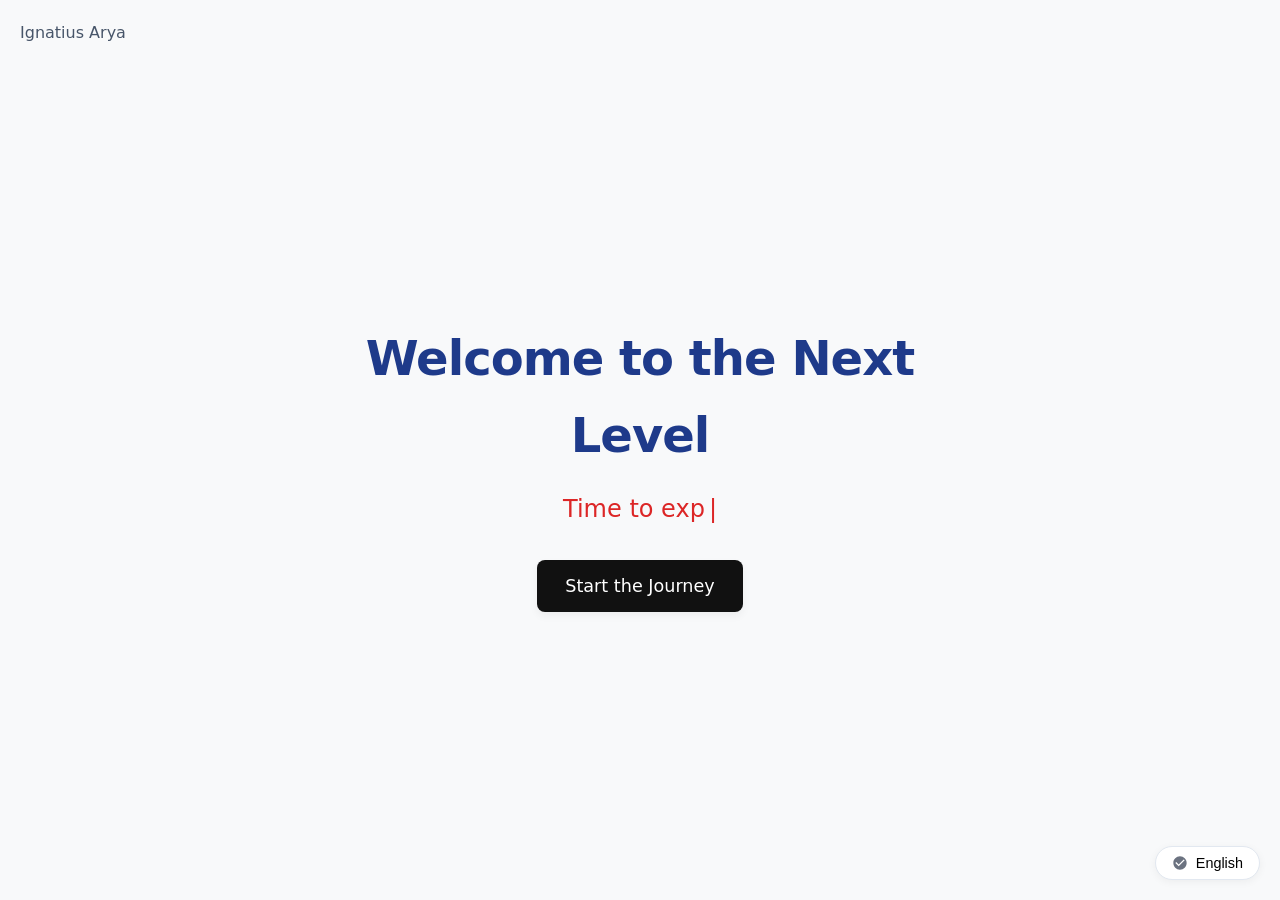
==== index.html @ 99424635 "First Commit" ====
<!DOCTYPE html>
<html lang="en">
<head>
  <meta charset="UTF-8" />
  <meta name="viewport" content="width=device-width, initial-scale=1.0"/>
  <title>Ignatius Arya</title>
  <style>
    body {
      font-family: system-ui, -apple-system, BlinkMacSystemFont, sans-serif;
      background-color: #f8f9fa;
      color: #1e293b;
      margin: 0;
      padding: 0;
      display: flex;
      justify-content: center;
      align-items: center;
      min-height: 100vh;
      text-align: center;
      line-height: 1.6;
    }
    .hero-container {
      max-width: 700px;
      padding: 3rem 2rem;
      width: 100%;
    }
    .logo {
      position: absolute;
      top: 20px;
      left: 20px;
      font-size: 1rem;
      font-weight: 500;
      color: #475569;
    }
    h1 {
      font-size: 3rem;
      font-weight: 700;
      margin-bottom: 0.5rem;
      color: #1e3a8a;
      letter-spacing: -0.02em;
    }
    .typewriter {
      font-size: 1.5rem;
      color: #dc2626;
      margin: 1rem 0 2rem;
      font-weight: 500;
      min-height: 1.5em;
    }
    .typewriter::after {
      content: '|';
      animation: blink 1s infinite;
      color: #dc2626;
      margin-left: 4px;
    }
    @keyframes blink {
      0%, 100% { opacity: 1; }
      50% { opacity: 0; }
    }
    .btn-tour {
      background: #111;
      color: white;
      border: none;
      padding: 0.75rem 1.75rem;
      border-radius: 8px;
      font-weight: 500;
      cursor: pointer;
      transition: all 0.3s ease;
      font-size: 1.1rem;
      box-shadow: 0 4px 8px rgba(0,0,0,0.05);
      text-decoration: none;
      display: inline-block;
    }
    .btn-tour:hover {
      background: #000;
      transform: translateY(-3px);
      box-shadow: 0 6px 16px rgba(0,0,0,0.1);
    }

    /* Language Button */
    .lang-btn {
      position: absolute;
      bottom: 20px;
      right: 20px;
      background: white;
      border: 1px solid #e2e8f0;
      border-radius: 20px;
      padding: 0.5rem 1rem;
      display: flex;
      align-items: center;
      gap: 0.5rem;
      cursor: pointer;
      font-size: 0.9rem;
      box-shadow: 0 2px 8px rgba(0,0,0,0.05);
      z-index: 10;
    }

    /* Dropdown Menu */
    .lang-dropdown {
      position: absolute;
      bottom: 50px;
      right: 20px;
      background: white;
      border: 1px solid #e2e8f0;
      border-radius: 12px;
      box-shadow: 0 8px 24px rgba(0,0,0,0.08);
      padding: 0.5rem 0;
      min-width: 160px;
      opacity: 0;
      visibility: hidden;
      transform: translateY(10px);
      transition: all 0.3s cubic-bezier(0.175, 0.885, 0.32, 1.275);
      z-index: 100;
    }
    .lang-dropdown.active {
      opacity: 1;
      visibility: visible;
      transform: translateY(0);
    }
    .lang-item {
      padding: 0.5rem 1rem;
      cursor: pointer;
      font-size: 0.9rem;
      transition: background 0.2s;
    }
    .lang-item:hover,
    .lang-item:focus {
      background: #f1f5f9;
      outline: none;
    }

    .globe-icon {
      width: 16px;
      height: 16px;
      background: #6b7280;
      mask: url("data:image/svg+xml,%3Csvg xmlns='http://www.w3.org/2000/svg' viewBox='0 0 24 24'%3E%3Cpath d='M12 2C6.48 2 2 6.48 2 12s4.48 10 10 10 10-4.48 10-10S17.52 2 12 2zm-2 15l-5-5 1.41-1.41L10 14.17l7.59-7.59L19 8l-9 9z'/%3E%3C/svg%3E") no-repeat center;
      -webkit-mask: url("data:image/svg+xml,%3Csvg xmlns='http://www.w3.org/2000/svg' viewBox='0 0 24 24'%3E%3Cpath d='M12 2C6.48 2 2 6.48 2 12s4.48 10 10 10 10-4.48 10-10S17.52 2 12 2zm-2 15l-5-5 1.41-1.41L10 14.17l7.59-7.59L19 8l-9 9z'/%3E%3C/svg%3E") no-repeat center;
    }

    /* ROCKET */
    .rocket-container {
      position: fixed;
      bottom: 20px;
      left: 50%;
      transform: translateX(-50%);
      z-index: 9999;
      pointer-events: none;
      opacity: 0;
      transition: opacity 0.3s ease;
    }
    .rocket {
      width: 60px;
      height: 80px;
      background: url("data:image/svg+xml,%3Csvg xmlns='http://www.w3.org/2000/svg' viewBox='0 0 60 80'%3E%3Cpath d='M30,10 L50,30 L40,30 L40,60 L20,60 L20,30 L10,30 Z' fill='%23e5312a'/%3E%3Ccircle cx='30' cy='25' r='5' fill='%23ffffff'/%3E%3Cpath d='M25,60 L35,60 L30,70 Z' fill='%23ff6b6b'/%3E%3C/svg%3E") no-repeat center;
      background-size: contain;
      animation: flyUp 2s ease-out forwards;
    }
    @keyframes flyUp {
      0% { transform: translateY(0) scale(1); opacity: 1; }
      100% { transform: translateY(-100vh) scale(0.8); opacity: 0; }
    }

    /* RESPONSIVE */
    @media (max-width: 768px) {
      .hero-container { padding: 2rem 1.5rem; max-width: 100%; }
      h1 { font-size: 2.5rem; }
      .typewriter { font-size: 1.25rem; }
      .btn-tour { padding: 0.75rem 1.5rem; font-size: 1rem; }
      .lang-btn { bottom: 15px; right: 15px; padding: 0.4rem 0.8rem; font-size: 0.85rem; }
      .lang-dropdown { bottom: 45px; right: 15px; min-width: 140px; }
    }
    @media (max-width: 480px) {
      .hero-container { padding: 1.5rem 1rem; }
      h1 { font-size: 2rem; }
      .typewriter { font-size: 1.1rem; margin: 0.75rem 0 1.5rem; }
      .btn-tour { padding: 0.75rem 1.25rem; font-size: 0.95rem; }
      .logo { font-size: 0.9rem; top: 15px; left: 15px; }
      .lang-btn { bottom: 15px; right: 15px; }
      .lang-dropdown { bottom: 45px; right: 15px; min-width: 130px; }
    }
  </style>
</head>
<body>

  <div class="logo">Ignatius Arya</div>

  <div class="hero-container">
    <h1>Welcome to the Next Level</h1>
    <div class="typewriter" id="typewriter"></div>
    <!-- TOMBOL PAKAI HREF, TAPI JALANKAN ANIMASI DULU -->
    <a href="profile.html" id="journey-link" class="btn-tour">Start the Journey</a>
  </div>

  <!-- Language Button -->
  <button class="lang-btn" id="lang-btn" aria-haspopup="true" aria-expanded="false">
    <span class="globe-icon"></span>
    <span id="current-lang">English</span>
  </button>

  <div class="lang-dropdown" id="lang-menu" role="menu" aria-hidden="true">
    <div class="lang-item" data-action="lang" data-value="id" role="menuitem" tabindex="0">Bahasa Indonesia</div>
    <div class="lang-item" data-action="lang" data-value="en" role="menuitem" tabindex="0">English</div>
    <div class="lang-item" data-action="talkback" role="menuitem" tabindex="0">Talkback</div>
  </div>

  <!-- ROCKET -->
  <div class="rocket-container" id="rocket-container">
    <div class="rocket"></div>
  </div>

  <!-- Hidden screen reader alert -->
  <div id="screen-reader-alert" aria-live="polite" style="position: absolute; clip-path: inset(50%); clip: rect(1px, 1px, 1px, 1px); white-space: nowrap; width: 1px; height: 1px; overflow: hidden;">
    Welcome to Ignatius Arya's portfolio.
  </div>

  <script>
    // === TYPOWRITER ===
    let typewriterTimeouts = [];
    function clearTypewriter() {
      typewriterTimeouts.forEach(id => clearTimeout(id));
      typewriterTimeouts = [];
    }
    function startTypewriter(el, text, speed = 100) {
      clearTypewriter();
      let i = 0;
      el.textContent = '';
      function type() {
        if (i < text.length) {
          el.textContent += text.charAt(i);
          i++;
          typewriterTimeouts.push(setTimeout(type, speed));
        }
      }
      type();
    }

    // === LANGUAGE ===
    function saveLang(lang) { localStorage.setItem('lang', lang); }
    function getLang() { return localStorage.getItem('lang') || 'en'; }
    function applyLang(lang) {
      const current = document.getElementById('current-lang');
      const typewriter = document.getElementById('typewriter');
      const btn = document.querySelector('.btn-tour');
      if (lang === 'id') {
        current.textContent = 'Bahasa Indonesia';
        startTypewriter(typewriter, 'Waktunya menjelajahi ciptaan!', 120);
        btn.textContent = 'Mulai Perjalanan';
      } else {
        current.textContent = 'English';
        startTypewriter(typewriter, 'Time to explore the creation!', 100);
        btn.textContent = 'Start the Journey';
      }
    }

    window.addEventListener('DOMContentLoaded', () => {
      applyLang(getLang());
    });

    // === LANGUAGE DROPDOWN ===
    const langBtn = document.getElementById('lang-btn');
    const langMenu = document.getElementById('lang-menu');
    langBtn.addEventListener('click', () => {
      const expanded = langBtn.getAttribute('aria-expanded') === 'true';
      langBtn.setAttribute('aria-expanded', !expanded);
      langMenu.classList.toggle('active');
    });
    document.addEventListener('click', (e) => {
      if (!langBtn.contains(e.target) && !langMenu.contains(e.target)) {
        langBtn.setAttribute('aria-expanded', 'false');
        langMenu.classList.remove('active');
      }
    });
    document.querySelectorAll('.lang-item').forEach(item => {
      item.addEventListener('click', () => {
        if (item.dataset.action === 'lang') {
          applyLang(item.dataset.value);
          saveLang(item.dataset.value);
        } else if (item.dataset.action === 'talkback') {
          document.getElementById('screen-reader-alert').textContent = 'Talkback activated.';
          setTimeout(() => document.getElementById('screen-reader-alert').textContent = '', 3000);
        }
        langBtn.setAttribute('aria-expanded', 'false');
        langMenu.classList.remove('active');
      });
      item.addEventListener('keydown', e => {
        if (e.key === 'Enter' || e.key === ' ') item.click();
        if (e.key === 'Escape') {
          langBtn.setAttribute('aria-expanded', 'false');
          langMenu.classList.remove('active');
          langBtn.focus();
        }
      });
    });

    // === ROCKET + REDIRECT ===
    document.getElementById('journey-link').addEventListener('click', function(e) {
      e.preventDefault(); // hentikan redirect dulu
      
      const rocket = document.getElementById('rocket-container');
      rocket.style.opacity = '1';
      
      // Setelah 2 detik, redirect ke journey.html
      setTimeout(() => {
        window.location.href = 'profile.html';
      }, 2000);
    });
  </script>

</body>
</html>
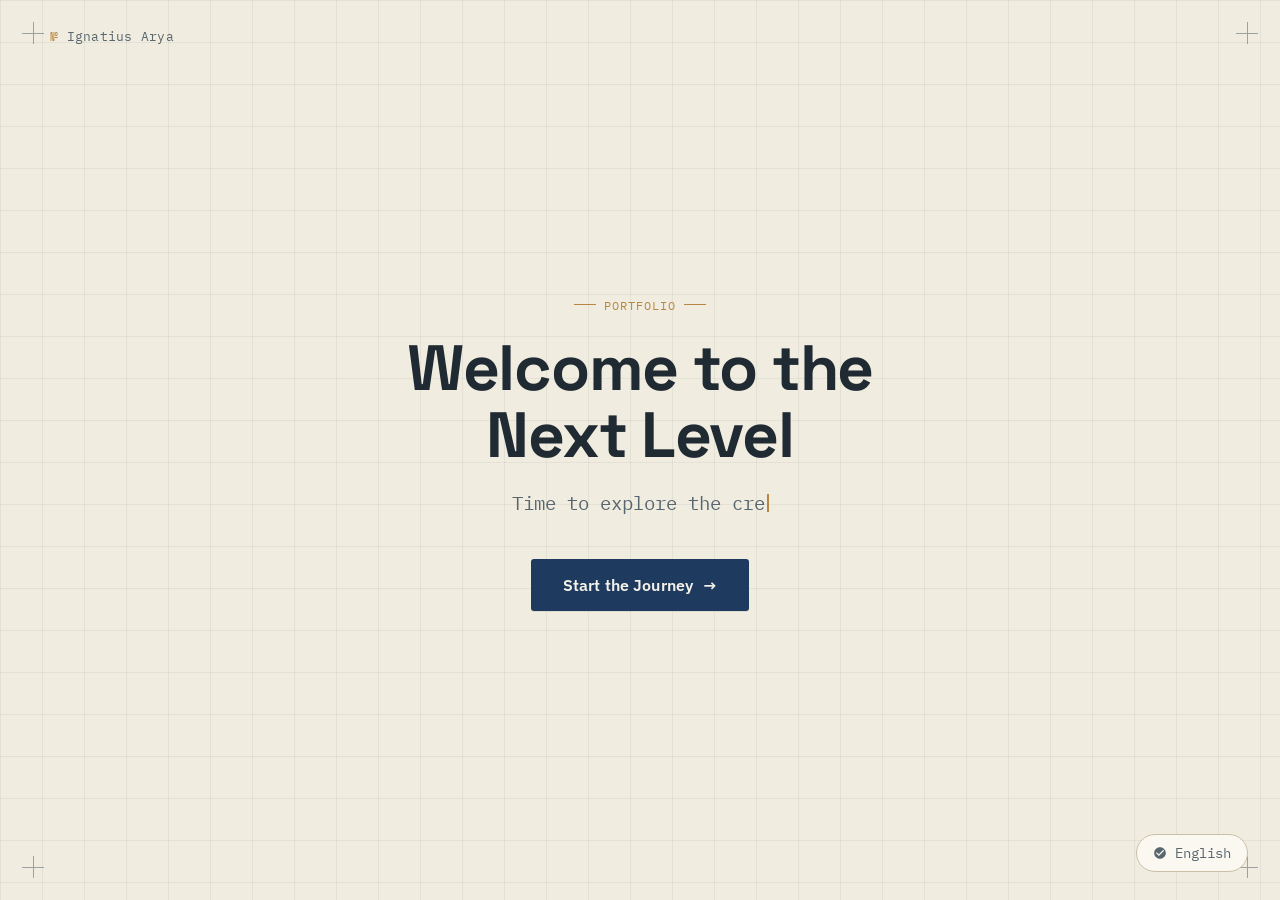
==== commit b5918858: "feat: add education section and maintenance overlay to profile page - Introduced an Education sectio" ====
--- a/index.html
+++ b/index.html
@@ -1,192 +1,297 @@
 <!DOCTYPE html>
 <html lang="en">
 <head>
-  <meta charset="UTF-8" />
-  <meta name="viewport" content="width=device-width, initial-scale=1.0"/>
-  <title>Ignatius Arya</title>
-  <style>
-    body {
-      font-family: system-ui, -apple-system, BlinkMacSystemFont, sans-serif;
-      background-color: #f8f9fa;
-      color: #1e293b;
-      margin: 0;
-      padding: 0;
-      display: flex;
-      justify-content: center;
-      align-items: center;
-      min-height: 100vh;
-      text-align: center;
-      line-height: 1.6;
-    }
-    .hero-container {
-      max-width: 700px;
-      padding: 3rem 2rem;
-      width: 100%;
-    }
-    .logo {
-      position: absolute;
-      top: 20px;
-      left: 20px;
-      font-size: 1rem;
-      font-weight: 500;
-      color: #475569;
-    }
-    h1 {
-      font-size: 3rem;
-      font-weight: 700;
-      margin-bottom: 0.5rem;
-      color: #1e3a8a;
-      letter-spacing: -0.02em;
-    }
-    .typewriter {
-      font-size: 1.5rem;
-      color: #dc2626;
-      margin: 1rem 0 2rem;
-      font-weight: 500;
-      min-height: 1.5em;
-    }
-    .typewriter::after {
-      content: '|';
-      animation: blink 1s infinite;
-      color: #dc2626;
-      margin-left: 4px;
-    }
-    @keyframes blink {
-      0%, 100% { opacity: 1; }
-      50% { opacity: 0; }
-    }
-    .btn-tour {
-      background: #111;
-      color: white;
-      border: none;
-      padding: 0.75rem 1.75rem;
-      border-radius: 8px;
-      font-weight: 500;
-      cursor: pointer;
-      transition: all 0.3s ease;
-      font-size: 1.1rem;
-      box-shadow: 0 4px 8px rgba(0,0,0,0.05);
-      text-decoration: none;
-      display: inline-block;
-    }
-    .btn-tour:hover {
-      background: #000;
-      transform: translateY(-3px);
-      box-shadow: 0 6px 16px rgba(0,0,0,0.1);
-    }
-
-    /* Language Button */
-    .lang-btn {
-      position: absolute;
-      bottom: 20px;
-      right: 20px;
-      background: white;
-      border: 1px solid #e2e8f0;
-      border-radius: 20px;
-      padding: 0.5rem 1rem;
-      display: flex;
-      align-items: center;
-      gap: 0.5rem;
-      cursor: pointer;
-      font-size: 0.9rem;
-      box-shadow: 0 2px 8px rgba(0,0,0,0.05);
-      z-index: 10;
-    }
-
-    /* Dropdown Menu */
-    .lang-dropdown {
-      position: absolute;
-      bottom: 50px;
-      right: 20px;
-      background: white;
-      border: 1px solid #e2e8f0;
-      border-radius: 12px;
-      box-shadow: 0 8px 24px rgba(0,0,0,0.08);
-      padding: 0.5rem 0;
-      min-width: 160px;
-      opacity: 0;
-      visibility: hidden;
-      transform: translateY(10px);
-      transition: all 0.3s cubic-bezier(0.175, 0.885, 0.32, 1.275);
-      z-index: 100;
-    }
-    .lang-dropdown.active {
-      opacity: 1;
-      visibility: visible;
-      transform: translateY(0);
-    }
-    .lang-item {
-      padding: 0.5rem 1rem;
-      cursor: pointer;
-      font-size: 0.9rem;
-      transition: background 0.2s;
-    }
-    .lang-item:hover,
-    .lang-item:focus {
-      background: #f1f5f9;
-      outline: none;
-    }
-
-    .globe-icon {
-      width: 16px;
-      height: 16px;
-      background: #6b7280;
-      mask: url("data:image/svg+xml,%3Csvg xmlns='http://www.w3.org/2000/svg' viewBox='0 0 24 24'%3E%3Cpath d='M12 2C6.48 2 2 6.48 2 12s4.48 10 10 10 10-4.48 10-10S17.52 2 12 2zm-2 15l-5-5 1.41-1.41L10 14.17l7.59-7.59L19 8l-9 9z'/%3E%3C/svg%3E") no-repeat center;
-      -webkit-mask: url("data:image/svg+xml,%3Csvg xmlns='http://www.w3.org/2000/svg' viewBox='0 0 24 24'%3E%3Cpath d='M12 2C6.48 2 2 6.48 2 12s4.48 10 10 10 10-4.48 10-10S17.52 2 12 2zm-2 15l-5-5 1.41-1.41L10 14.17l7.59-7.59L19 8l-9 9z'/%3E%3C/svg%3E") no-repeat center;
-    }
-
-    /* ROCKET */
-    .rocket-container {
-      position: fixed;
-      bottom: 20px;
-      left: 50%;
-      transform: translateX(-50%);
-      z-index: 9999;
-      pointer-events: none;
-      opacity: 0;
-      transition: opacity 0.3s ease;
-    }
-    .rocket {
-      width: 60px;
-      height: 80px;
-      background: url("data:image/svg+xml,%3Csvg xmlns='http://www.w3.org/2000/svg' viewBox='0 0 60 80'%3E%3Cpath d='M30,10 L50,30 L40,30 L40,60 L20,60 L20,30 L10,30 Z' fill='%23e5312a'/%3E%3Ccircle cx='30' cy='25' r='5' fill='%23ffffff'/%3E%3Cpath d='M25,60 L35,60 L30,70 Z' fill='%23ff6b6b'/%3E%3C/svg%3E") no-repeat center;
-      background-size: contain;
-      animation: flyUp 2s ease-out forwards;
-    }
-    @keyframes flyUp {
-      0% { transform: translateY(0) scale(1); opacity: 1; }
-      100% { transform: translateY(-100vh) scale(0.8); opacity: 0; }
-    }
-
-    /* RESPONSIVE */
-    @media (max-width: 768px) {
-      .hero-container { padding: 2rem 1.5rem; max-width: 100%; }
-      h1 { font-size: 2.5rem; }
-      .typewriter { font-size: 1.25rem; }
-      .btn-tour { padding: 0.75rem 1.5rem; font-size: 1rem; }
-      .lang-btn { bottom: 15px; right: 15px; padding: 0.4rem 0.8rem; font-size: 0.85rem; }
-      .lang-dropdown { bottom: 45px; right: 15px; min-width: 140px; }
-    }
-    @media (max-width: 480px) {
-      .hero-container { padding: 1.5rem 1rem; }
-      h1 { font-size: 2rem; }
-      .typewriter { font-size: 1.1rem; margin: 0.75rem 0 1.5rem; }
-      .btn-tour { padding: 0.75rem 1.25rem; font-size: 0.95rem; }
-      .logo { font-size: 0.9rem; top: 15px; left: 15px; }
-      .lang-btn { bottom: 15px; right: 15px; }
-      .lang-dropdown { bottom: 45px; right: 15px; min-width: 130px; }
-    }
-  </style>
+<meta charset="UTF-8" />
+<meta name="viewport" content="width=device-width, initial-scale=1.0"/>
+<title>Ignatius Arya</title>
+<link href="https://fonts.googleapis.com/css2?family=Space+Grotesk:wght@500;600;700&family=IBM+Plex+Sans:wght@400;500;600&family=IBM+Plex+Mono:wght@400;500&display=swap" rel="stylesheet">
+<style>
+  :root{
+    --paper: #F0ECDF;
+    --ink: #1F2A33;
+    --ink-soft: #58666F;
+    --line: #C9BFA8;
+    --accent: #1F3A5F;
+    --brass: #B8873F;
+    --font-display: 'Space Grotesk', sans-serif;
+    --font-body: 'IBM Plex Sans', sans-serif;
+    --font-mono: 'IBM Plex Mono', monospace;
+  }
+  *{ box-sizing: border-box; }
+  html, body{ height: 100%; }
+  body{
+    margin: 0;
+    font-family: var(--font-body);
+    background: var(--paper);
+    color: var(--ink);
+    display: flex;
+    align-items: center;
+    justify-content: center;
+    overflow: hidden;
+    position: relative;
+    background-image:
+      linear-gradient(rgba(31,42,51,0.06) 1px, transparent 1px),
+      linear-gradient(90deg, rgba(31,42,51,0.06) 1px, transparent 1px);
+    background-size: 42px 42px;
+  }
+
+  /* corner registration marks — drafting sheet signature */
+  .reg-mark{ position: fixed; width: 22px; height: 22px; z-index: 5; opacity: 0.55; }
+  .reg-mark::before, .reg-mark::after{ content: ""; position: absolute; background: var(--ink-soft); }
+  .reg-mark::before{ width: 100%; height: 1px; top: 50%; }
+  .reg-mark::after{ width: 1px; height: 100%; left: 50%; }
+  .reg-tl{ top: 22px; left: 22px; }
+  .reg-tr{ top: 22px; right: 22px; }
+  .reg-bl{ bottom: 22px; left: 22px; }
+  .reg-br{ bottom: 22px; right: 22px; }
+
+  .logo{
+    position: fixed;
+    top: 28px; left: 50px;
+    font-family: var(--font-mono);
+    font-size: 0.82rem;
+    letter-spacing: 0.02em;
+    color: var(--ink-soft);
+    z-index: 6;
+  }
+  .logo::before{ content: "№ "; color: var(--brass); }
+
+  .hero-container{
+    max-width: 640px;
+    width: 100%;
+    padding: 2rem;
+    text-align: center;
+    position: relative;
+    z-index: 4;
+  }
+
+  .eyebrow{
+    display: inline-flex;
+    align-items: center;
+    gap: 8px;
+    font-family: var(--font-mono);
+    font-size: 0.78rem;
+    letter-spacing: 0.08em;
+    text-transform: uppercase;
+    color: var(--brass);
+    margin-bottom: 22px;
+    opacity: 0;
+    animation: rise 0.7s ease forwards 0.1s;
+  }
+  .eyebrow::before, .eyebrow::after{ content: ""; width: 22px; height: 1px; background: var(--brass); }
+
+  h1{
+    font-family: var(--font-display);
+    font-size: clamp(2.4rem, 6vw, 4rem);
+    font-weight: 700;
+    line-height: 1.05;
+    letter-spacing: -0.02em;
+    margin: 0 0 18px;
+    color: var(--ink);
+    opacity: 0;
+    animation: rise 0.7s ease forwards 0.25s;
+  }
+
+  .typewriter-row{
+    display: flex;
+    align-items: center;
+    justify-content: center;
+    gap: 2px;
+    min-height: 2rem;
+    margin: 0 0 40px;
+    opacity: 0;
+    animation: rise 0.7s ease forwards 0.4s;
+  }
+  .typewriter{
+    font-family: var(--font-mono);
+    font-size: clamp(1rem, 2.4vw, 1.2rem);
+    color: var(--ink-soft);
+  }
+  .caret{
+    display: inline-block;
+    width: 2px;
+    height: 1.1em;
+    background: var(--brass);
+    animation: blink 1s step-end infinite;
+  }
+
+  .btn-tour{
+    position: relative;
+    display: inline-flex;
+    align-items: center;
+    gap: 10px;
+    background: var(--accent);
+    color: #F5F2E9;
+    border: none;
+    padding: 1rem 2rem;
+    border-radius: 3px;
+    font-family: var(--font-body);
+    font-weight: 600;
+    font-size: 1rem;
+    cursor: pointer;
+    text-decoration: none;
+    letter-spacing: 0.01em;
+    transition: transform 0.25s ease, box-shadow 0.25s ease, background 0.25s ease;
+    box-shadow: 0 1px 0 rgba(0,0,0,0.08);
+    opacity: 0;
+    animation: rise 0.7s ease forwards 0.55s;
+  }
+  .btn-tour .arrow{ transition: transform 0.25s ease; }
+  .btn-tour:hover{
+    background: #16304F;
+    transform: translateY(-2px);
+    box-shadow: 0 10px 24px rgba(31,58,95,0.28);
+  }
+  .btn-tour:hover .arrow{ transform: translateX(4px); }
+  .btn-tour:active{ transform: translateY(0); }
+  .btn-tour.is-loading{ pointer-events: none; opacity: 0.85; }
+
+  @keyframes rise{
+    from{ opacity: 0; transform: translateY(14px); }
+    to{ opacity: 1; transform: translateY(0); }
+  }
+  @keyframes blink{ 50%{ opacity: 0; } }
+
+  /* ---------- language switcher ---------- */
+  .lang-btn{
+    position: fixed;
+    bottom: 28px; right: 32px;
+    background: #FAF8F1;
+    border: 1px solid var(--line);
+    border-radius: 999px;
+    padding: 9px 16px;
+    display: flex;
+    align-items: center;
+    gap: 8px;
+    cursor: pointer;
+    font-size: 0.85rem;
+    font-family: var(--font-mono);
+    color: var(--ink-soft);
+    z-index: 20;
+    transition: border-color 0.2s ease;
+  }
+  .lang-btn:hover{ border-color: var(--brass); color: var(--ink); }
+
+  .lang-dropdown{
+    position: fixed;
+    bottom: 76px; right: 32px;
+    background: #FAF8F1;
+    border: 1px solid var(--line);
+    border-radius: 10px;
+    box-shadow: 0 16px 36px rgba(31,42,51,0.14);
+    padding: 6px;
+    min-width: 190px;
+    opacity: 0;
+    visibility: hidden;
+    transform: translateY(8px);
+    transition: all 0.2s ease;
+    z-index: 21;
+  }
+  .lang-dropdown.active{ opacity: 1; visibility: visible; transform: translateY(0); }
+  .lang-item{
+    padding: 10px 12px;
+    border-radius: 6px;
+    cursor: pointer;
+    font-size: 0.88rem;
+    font-family: var(--font-body);
+    color: var(--ink);
+    transition: background 0.15s ease;
+  }
+  .lang-item:hover, .lang-item:focus-visible{ background: var(--paper); outline: none; }
+  .lang-item[data-action="talkback"]{
+    border-top: 1px solid var(--line);
+    margin-top: 4px;
+    padding-top: 12px;
+    color: var(--ink-soft);
+    font-family: var(--font-mono);
+    font-size: 0.78rem;
+  }
+
+  .globe-icon{
+    width: 14px; height: 14px;
+    background: var(--ink-soft);
+    mask: url("data:image/svg+xml,%3Csvg xmlns='http://www.w3.org/2000/svg' viewBox='0 0 24 24'%3E%3Cpath d='M12 2C6.48 2 2 6.48 2 12s4.48 10 10 10 10-4.48 10-10S17.52 2 12 2zm-2 15l-5-5 1.41-1.41L10 14.17l7.59-7.59L19 8l-9 9z'/%3E%3C/svg%3E") no-repeat center;
+    -webkit-mask: url("data:image/svg+xml,%3Csvg xmlns='http://www.w3.org/2000/svg' viewBox='0 0 24 24'%3E%3Cpath d='M12 2C6.48 2 2 6.48 2 12s4.48 10 10 10 10-4.48 10-10S17.52 2 12 2zm-2 15l-5-5 1.41-1.41L10 14.17l7.59-7.59L19 8l-9 9z'/%3E%3C/svg%3E") no-repeat center;
+  }
+
+  /* ---------- transition overlay: a drafting line "draws" across, replacing the rocket ---------- */
+  .transition-overlay{
+    position: fixed; inset: 0;
+    z-index: 9999;
+    pointer-events: none;
+    opacity: 0;
+    transition: opacity 0.3s ease;
+  }
+  .transition-overlay.active{ opacity: 1; }
+  .transition-overlay svg{ width: 100%; height: 100%; }
+  .draft-line{
+    fill: none;
+    stroke: var(--accent);
+    stroke-width: 2;
+    stroke-dasharray: 2000;
+    stroke-dashoffset: 2000;
+  }
+  .transition-overlay.active .draft-line{
+    animation: draw 1.1s ease forwards;
+  }
+  .draft-dot{
+    fill: var(--brass);
+    opacity: 0;
+  }
+  .transition-overlay.active .draft-dot{
+    animation: dotIn 0.3s ease forwards 1s;
+  }
+  .transition-overlay.active .wash{
+    animation: wash 0.6s ease forwards 0.9s;
+  }
+  .wash{
+    fill: var(--paper);
+    opacity: 0;
+  }
+  @keyframes draw{ to{ stroke-dashoffset: 0; } }
+  @keyframes dotIn{ to{ opacity: 1; } }
+  @keyframes wash{ to{ opacity: 1; } }
+
+  /* screen reader only */
+  .sr-only{
+    position: absolute; width: 1px; height: 1px;
+    padding: 0; margin: -1px; overflow: hidden;
+    clip: rect(0,0,0,0); white-space: nowrap; border: 0;
+  }
+
+  @media (max-width: 640px){
+    .reg-mark{ width: 16px; height: 16px; }
+    .logo{ left: 24px; top: 20px; font-size: 0.75rem; }
+    .lang-btn{ bottom: 20px; right: 20px; padding: 8px 13px; font-size: 0.8rem; }
+    .lang-dropdown{ bottom: 64px; right: 20px; min-width: 170px; }
+    .hero-container{ padding: 1.5rem; }
+  }
+
+  @media (prefers-reduced-motion: reduce){
+    *{ animation-duration: 0.01ms !important; transition-duration: 0.01ms !important; }
+  }
+</style>
 </head>
 <body>
 
+  <div class="reg-mark reg-tl"></div>
+  <div class="reg-mark reg-tr"></div>
+  <div class="reg-mark reg-bl"></div>
+  <div class="reg-mark reg-br"></div>
+
   <div class="logo">Ignatius Arya</div>
 
   <div class="hero-container">
+    <div class="eyebrow" id="eyebrow">Portfolio</div>
     <h1>Welcome to the Next Level</h1>
-    <div class="typewriter" id="typewriter"></div>
-    <!-- TOMBOL PAKAI HREF, TAPI JALANKAN ANIMASI DULU -->
-    <a href="profile.html" id="journey-link" class="btn-tour">Start the Journey</a>
+    <div class="typewriter-row">
+      <span class="typewriter" id="typewriter"></span>
+      <span class="caret" aria-hidden="true"></span>
+    </div>
+    <a href="profile.html" id="journey-link" class="btn-tour">
+      <span id="btn-label">Start the Journey</span>
+      <span class="arrow" aria-hidden="true">→</span>
+    </a>
   </div>
 
   <!-- Language Button -->
@@ -201,24 +306,28 @@
     <div class="lang-item" data-action="talkback" role="menuitem" tabindex="0">Talkback</div>
   </div>
 
-  <!-- ROCKET -->
-  <div class="rocket-container" id="rocket-container">
-    <div class="rocket"></div>
+  <!-- Transition overlay: replaces the old rocket with an on-brand "drafting line" wipe -->
+  <div class="transition-overlay" id="transition-overlay">
+    <svg viewBox="0 0 100 100" preserveAspectRatio="none">
+      <rect class="wash" x="0" y="0" width="100" height="100"></rect>
+      <path class="draft-line" d="M -5,70 C 25,40 75,90 105,30"></path>
+      <circle class="draft-dot" cx="105" cy="30" r="1.6"></circle>
+    </svg>
   </div>
 
   <!-- Hidden screen reader alert -->
-  <div id="screen-reader-alert" aria-live="polite" style="position: absolute; clip-path: inset(50%); clip: rect(1px, 1px, 1px, 1px); white-space: nowrap; width: 1px; height: 1px; overflow: hidden;">
+  <div id="screen-reader-alert" aria-live="polite" class="sr-only">
     Welcome to Ignatius Arya's portfolio.
   </div>
 
   <script>
-    // === TYPOWRITER ===
+    // === TYPEWRITER ===
     let typewriterTimeouts = [];
     function clearTypewriter() {
       typewriterTimeouts.forEach(id => clearTimeout(id));
       typewriterTimeouts = [];
     }
-    function startTypewriter(el, text, speed = 100) {
+    function startTypewriter(el, text, speed = 55) {
       clearTypewriter();
       let i = 0;
       el.textContent = '';
@@ -238,21 +347,21 @@
     function applyLang(lang) {
       const current = document.getElementById('current-lang');
       const typewriter = document.getElementById('typewriter');
-      const btn = document.querySelector('.btn-tour');
+      const label = document.getElementById('btn-label');
+      const eyebrow = document.getElementById('eyebrow');
       if (lang === 'id') {
         current.textContent = 'Bahasa Indonesia';
-        startTypewriter(typewriter, 'Waktunya menjelajahi ciptaan!', 120);
-        btn.textContent = 'Mulai Perjalanan';
+        eyebrow.textContent = 'Portofolio';
+        startTypewriter(typewriter, 'Waktunya menjelajahi ciptaan!', 65);
+        label.textContent = 'Mulai Perjalanan';
       } else {
         current.textContent = 'English';
-        startTypewriter(typewriter, 'Time to explore the creation!', 100);
-        btn.textContent = 'Start the Journey';
+        eyebrow.textContent = 'Portfolio';
+        startTypewriter(typewriter, 'Time to explore the creation!', 55);
+        label.textContent = 'Start the Journey';
       }
     }
-
-    window.addEventListener('DOMContentLoaded', () => {
-      applyLang(getLang());
-    });
+    window.addEventListener('DOMContentLoaded', () => applyLang(getLang()));
 
     // === LANGUAGE DROPDOWN ===
     const langBtn = document.getElementById('lang-btn');
@@ -290,17 +399,14 @@
       });
     });
 
-    // === ROCKET + REDIRECT ===
-    document.getElementById('journey-link').addEventListener('click', function(e) {
-      e.preventDefault(); // hentikan redirect dulu
-      
-      const rocket = document.getElementById('rocket-container');
-      rocket.style.opacity = '1';
-      
-      // Setelah 2 detik, redirect ke journey.html
-      setTimeout(() => {
-        window.location.href = 'profile.html';
-      }, 2000);
+    // === TRANSITION + REDIRECT ===
+    document.getElementById('journey-link').addEventListener('click', function (e) {
+      e.preventDefault();
+      const btn = this;
+      const overlay = document.getElementById('transition-overlay');
+      btn.classList.add('is-loading');
+      overlay.classList.add('active');
+      setTimeout(() => { window.location.href = 'profile.html'; }, 1150);
     });
   </script>
 
